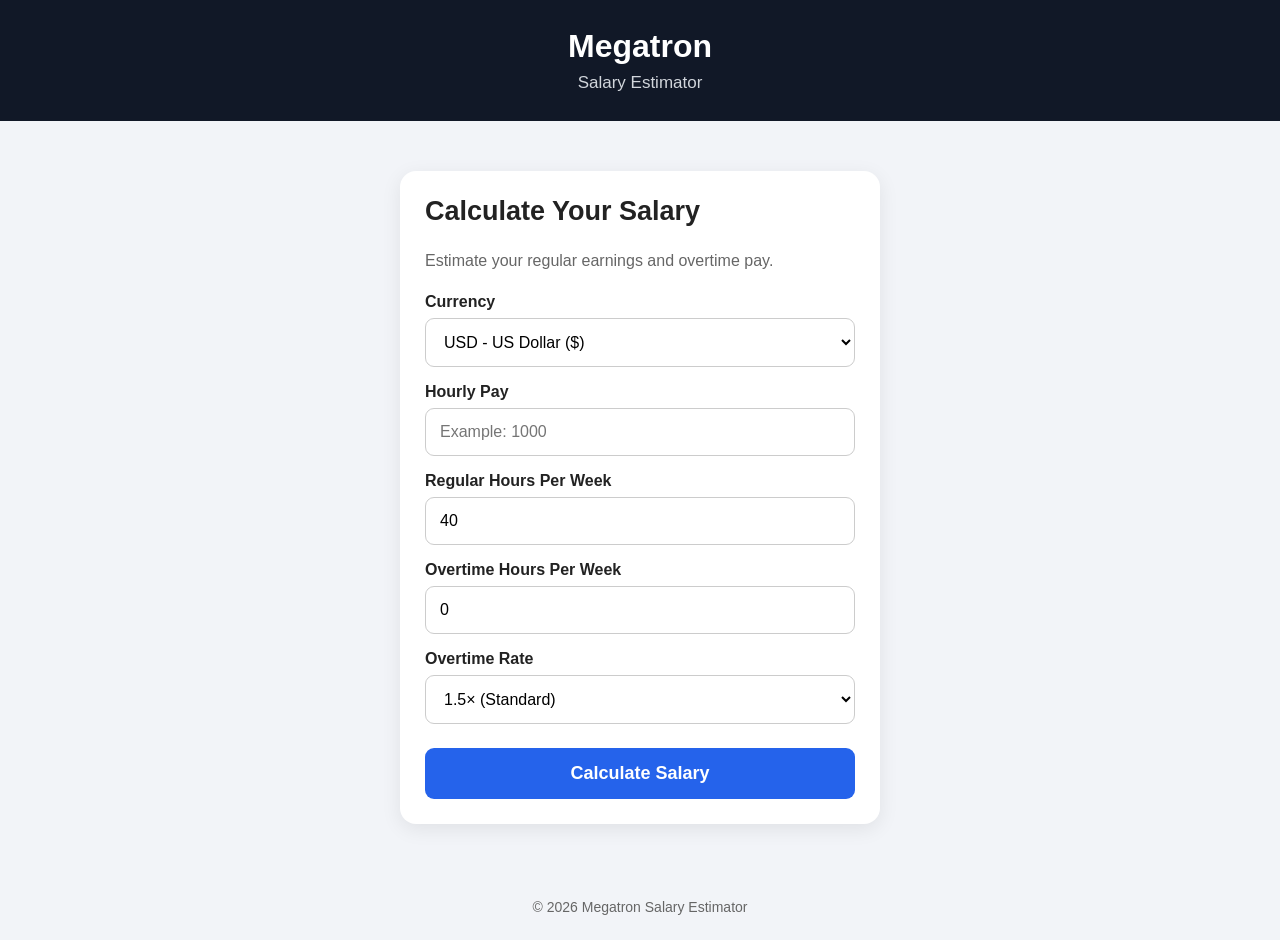
==== index.html @ 373c6e55 "Enhance salary calculator layout and functionality Updated styles and structure for better layout an" ====
<!DOCTYPE html>
<html lang="en">
<head>
    <meta charset="UTF-8">
    <meta name="viewport" content="width=device-width, initial-scale=1.0">

    <title>Megatron Salary Estimator</title>

    <style>
        * {
            box-sizing: border-box;
        }

        body {
            margin: 0;
            font-family: Arial, sans-serif;
            background: #f2f4f8;
            color: #222;
        }

        header {
            background: #111827;
            color: white;
            text-align: center;
            padding: 28px 15px;
        }

        header h1 {
            margin: 0;
            font-size: 32px;
        }

        header p {
            margin: 8px 0 0;
            color: #d1d5db;
            font-size: 17px;
        }

        .container {
            max-width: 520px;
            margin: 30px auto;
            padding: 20px;
        }

        .calculator {
            background: white;
            padding: 25px;
            border-radius: 16px;
            box-shadow: 0 5px 20px rgba(0,0,0,0.08);
        }

        h2 {
            margin-top: 0;
            font-size: 27px;
        }

        .description {
            color: #666;
            line-height: 1.5;
            margin-bottom: 20px;
        }

        label {
            display: block;
            margin-top: 16px;
            margin-bottom: 7px;
            font-weight: bold;
        }

        select,
        input {
            width: 100%;
            padding: 14px;
            border: 1px solid #ccc;
            border-radius: 9px;
            font-size: 16px;
            background: white;
        }

        button {
            width: 100%;
            margin-top: 24px;
            padding: 15px;
            border: none;
            border-radius: 9px;
            background: #2563eb;
            color: white;
            font-size: 18px;
            font-weight: bold;
            cursor: pointer;
        }

        button:active {
            transform: scale(0.98);
        }

        #results {
            display: none;
            margin-top: 25px;
            background: #f3f4f6;
            padding: 18px;
            border-radius: 12px;
        }

        .result {
            display: flex;
            justify-content: space-between;
            gap: 15px;
            padding: 12px 0;
            border-bottom: 1px solid #ddd;
        }

        .result:last-child {
            border-bottom: none;
        }

        .amount {
            font-weight: bold;
            text-align: right;
        }

        .total {
            font-size: 19px;
            font-weight: bold;
        }

        .section-title {
            margin-top: 25px;
            margin-bottom: 5px;
            font-size: 18px;
            font-weight: bold;
        }

        footer {
            text-align: center;
            padding: 25px;
            color: #666;
            font-size: 14px;
        }
    </style>
</head>

<body>

<header>
    <h1>Megatron</h1>
    <p>Salary Estimator</p>
</header>

<div class="container">

    <div class="calculator">

        <h2>Calculate Your Salary</h2>

        <p class="description">
            Estimate your regular earnings and overtime pay.
        </p>

        <label for="currency">Currency</label>

        <select id="currency">
            <option value="$">USD - US Dollar ($)</option>
            <option value="KSh">KES - Kenyan Shilling (KSh)</option>
            <option value="£">GBP - British Pound (£)</option>
            <option value="€">EUR - Euro (€)</option>
            <option value="C$">CAD - Canadian Dollar (C$)</option>
            <option value="A$">AUD - Australian Dollar (A$)</option>
            <option value="R">ZAR - South African Rand (R)</option>
            <option value="₦">NGN - Nigerian Naira (₦)</option>
        </select>


        <label for="hourly">Hourly Pay</label>

        <input
            type="number"
            id="hourly"
            placeholder="Example: 1000"
            min="0"
            step="0.01"
        >


        <label for="hours">Regular Hours Per Week</label>

        <input
            type="number"
            id="hours"
            placeholder="Example: 40"
            min="0"
            step="0.1"
            value="40"
        >


        <label for="overtime">Overtime Hours Per Week</label>

        <input
            type="number"
            id="overtime"
            placeholder="Example: 5"
            min="0"
            step="0.1"
            value="0"
        >


        <label for="overtimeRate">Overtime Rate</label>

        <select id="overtimeRate">
            <option value="1.5">1.5× (Standard)</option>
            <option value="2">2×</option>
            <option value="2.5">2.5×</option>
            <option value="3">3×</option>
        </select>


        <button onclick="calculateSalary()">
            Calculate Salary
        </button>


        <div id="results">

            <div class="section-title">
                Regular Pay
            </div>

            <div class="result">
                <span>Hourly:</span>
                <span class="amount" id="hourlyResult"></span>
            </div>

            <div class="result">
                <span>Regular Weekly:</span>
                <span class="amount" id="regularWeeklyResult"></span>
            </div>


            <div class="section-title">
                Overtime
            </div>

            <div class="result">
                <span>Overtime Rate:</span>
                <span class="amount" id="rateResult"></span>
            </div>

            <div class="result">
                <span>Overtime Weekly:</span>
                <span class="amount" id="overtimeResult"></span>
            </div>


            <div class="section-title">
                Total Estimated Earnings
            </div>

            <div class="result total">
                <span>Weekly:</span>
                <span class="amount" id="weeklyResult"></span>
            </div>

            <div class="result total">
                <span>Monthly:</span>
                <span class="amount" id="monthlyResult"></span>
            </div>

            <div class="result total">
                <span>Yearly:</span>
                <span class="amount" id="yearlyResult"></span>
            </div>

        </div>

    </div>

</div>


<footer>
    © 2026 Megatron Salary Estimator
</footer>


<script>

function calculateSalary() {

    const hourly = parseFloat(
        document.getElementById("hourly").value
    );

    const hours = parseFloat(
        document.getElementById("hours").value
    );

    const overtime = parseFloat(
        document.getElementById("overtime").value
    );

    const overtimeRate = parseFloat(
        document.getElementById("overtimeRate").value
    );

    const currency =
        document.getElementById("currency").value;


    if (isNaN(hourly) || hourly < 0) {

        alert("Please enter your hourly pay.");

        return;
    }


    if (isNaN(hours) || hours < 0) {

        alert("Please enter your regular hours per week.");

        return;
    }


    if (isNaN(overtime) || overtime < 0) {

        alert("Please enter your overtime hours.");

        return;
    }


    const regularWeekly = hourly * hours;

    const overtimeHourly = hourly * overtimeRate;

    const overtimeWeekly = overtimeHourly * overtime;

    const totalWeekly = regularWeekly + overtimeWeekly;

    const monthly = totalWeekly * 52 / 12;

    const yearly = totalWeekly * 52;


    document.getElementById("hourlyResult").textContent =
        currency + " " + hourly.toFixed(2);

    document.getElementById("regularWeeklyResult").textContent =
        currency + " " + regularWeekly.toFixed(2);

    document.getElementById("rateResult").textContent =
        overtimeRate.toFixed(1) + "×";

    document.getElementById("overtimeResult").textContent =
        currency + " " + overtimeWeekly.toFixed(2);

    document.getElementById("weeklyResult").textContent =
        currency + " " + totalWeekly.toFixed(2);

    document.getElementById("monthlyResult").textContent =
        currency + " " + monthly.toFixed(2);

    document.getElementById("yearlyResult").textContent =
        currency + " " + yearly.toFixed(2);


    document.getElementById("results").style.display = "block";
}

</script>

</body>
 </html>
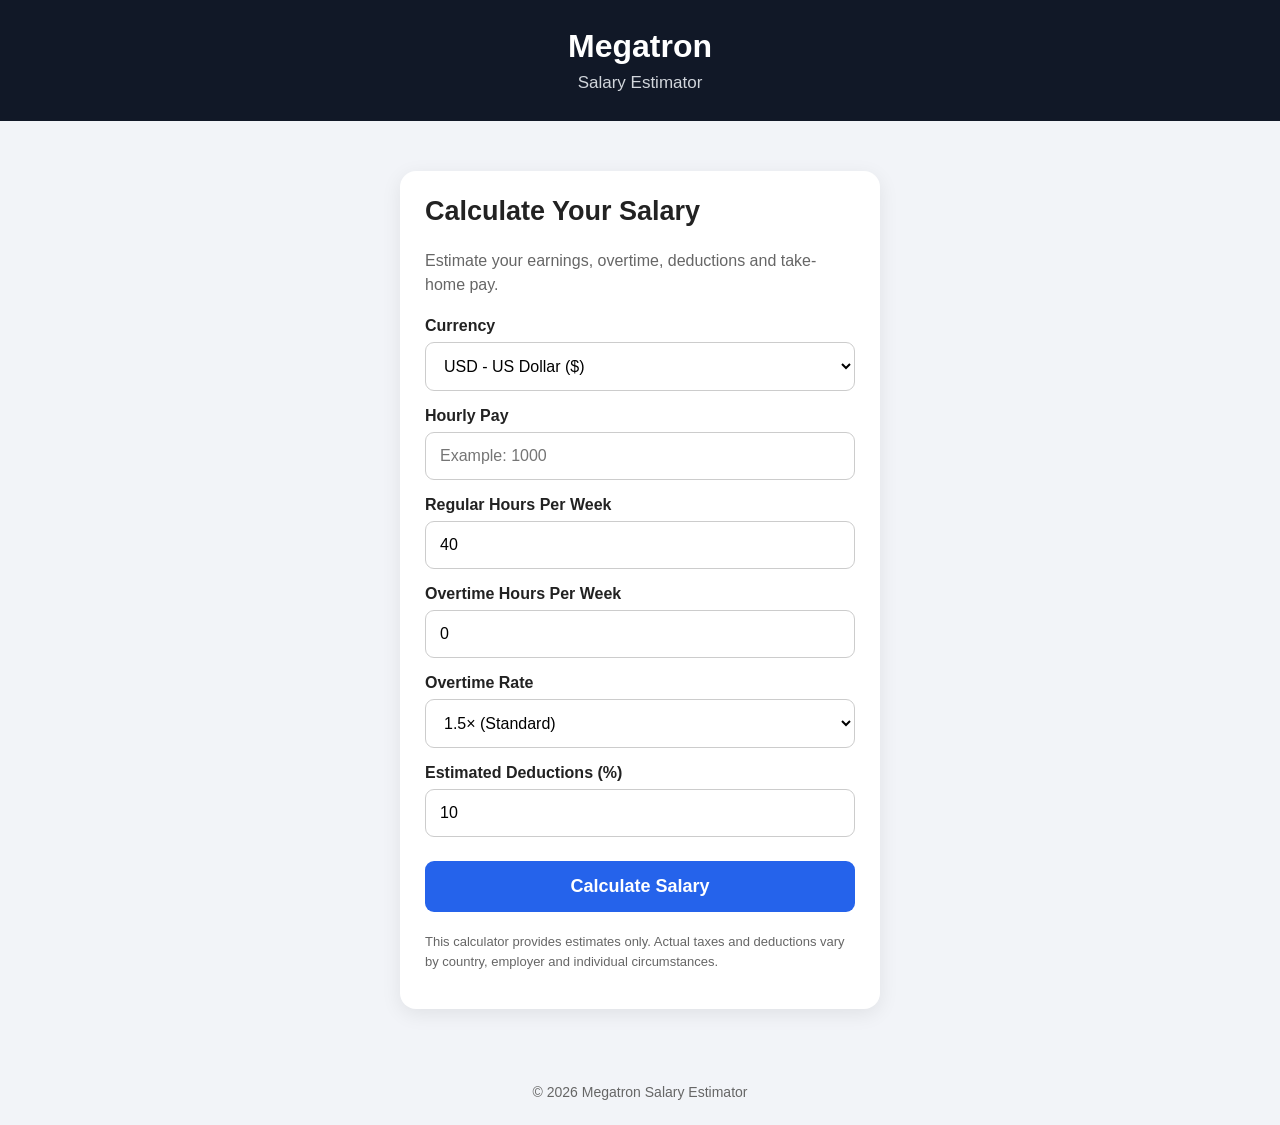
==== commit 22bc30c4: "Enhance salary calculator with deductions and titles Updated salary calculator to include estimated " ====
--- a/index.html
+++ b/index.html
@@ -102,6 +102,17 @@
             border-radius: 12px;
         }
 
+        .section-title {
+            margin-top: 20px;
+            margin-bottom: 5px;
+            font-size: 18px;
+            font-weight: bold;
+        }
+
+        .section-title:first-child {
+            margin-top: 0;
+        }
+
         .result {
             display: flex;
             justify-content: space-between;
@@ -124,11 +135,16 @@
             font-weight: bold;
         }
 
-        .section-title {
-            margin-top: 25px;
-            margin-bottom: 5px;
-            font-size: 18px;
-            font-weight: bold;
+        .net {
+            font-size: 20px;
+            font-weight: bold;
+        }
+
+        .note {
+            margin-top: 20px;
+            font-size: 13px;
+            color: #666;
+            line-height: 1.5;
         }
 
         footer {
@@ -154,8 +170,9 @@
         <h2>Calculate Your Salary</h2>
 
         <p class="description">
-            Estimate your regular earnings and overtime pay.
+            Estimate your earnings, overtime, deductions and take-home pay.
         </p>
+
 
         <label for="currency">Currency</label>
 
@@ -216,6 +233,19 @@
         </select>
 
 
+        <label for="deduction">Estimated Deductions (%)</label>
+
+        <input
+            type="number"
+            id="deduction"
+            placeholder="Example: 10"
+            min="0"
+            max="100"
+            step="0.1"
+            value="10"
+        >
+
+
         <button onclick="calculateSalary()">
             Calculate Salary
         </button>
@@ -224,7 +254,7 @@
         <div id="results">
 
             <div class="section-title">
-                Regular Pay
+                Earnings
             </div>
 
             <div class="result">
@@ -237,42 +267,78 @@
                 <span class="amount" id="regularWeeklyResult"></span>
             </div>
 
-
-            <div class="section-title">
-                Overtime
-            </div>
-
-            <div class="result">
-                <span>Overtime Rate:</span>
-                <span class="amount" id="rateResult"></span>
-            </div>
-
             <div class="result">
                 <span>Overtime Weekly:</span>
                 <span class="amount" id="overtimeResult"></span>
             </div>
 
+            <div class="result total">
+                <span>Gross Weekly:</span>
+                <span class="amount" id="weeklyResult"></span>
+            </div>
+
+            <div class="result total">
+                <span>Gross Monthly:</span>
+                <span class="amount" id="monthlyResult"></span>
+            </div>
+
+            <div class="result total">
+                <span>Gross Yearly:</span>
+                <span class="amount" id="yearlyResult"></span>
+            </div>
+
 
             <div class="section-title">
-                Total Estimated Earnings
-            </div>
-
-            <div class="result total">
+                Deductions
+            </div>
+
+            <div class="result">
+                <span>Deduction Rate:</span>
+                <span class="amount" id="deductionRateResult"></span>
+            </div>
+
+            <div class="result">
+                <span>Weekly Deduction:</span>
+                <span class="amount" id="weeklyDeductionResult"></span>
+            </div>
+
+            <div class="result">
+                <span>Monthly Deduction:</span>
+                <span class="amount" id="monthlyDeductionResult"></span>
+            </div>
+
+            <div class="result">
+                <span>Yearly Deduction:</span>
+                <span class="amount" id="yearlyDeductionResult"></span>
+            </div>
+
+
+            <div class="section-title">
+                Estimated Take-Home Pay
+            </div>
+
+            <div class="result net">
                 <span>Weekly:</span>
-                <span class="amount" id="weeklyResult"></span>
-            </div>
-
-            <div class="result total">
+                <span class="amount" id="weeklyNetResult"></span>
+            </div>
+
+            <div class="result net">
                 <span>Monthly:</span>
-                <span class="amount" id="monthlyResult"></span>
-            </div>
-
-            <div class="result total">
+                <span class="amount" id="monthlyNetResult"></span>
+            </div>
+
+            <div class="result net">
                 <span>Yearly:</span>
-                <span class="amount" id="yearlyResult"></span>
+                <span class="amount" id="yearlyNetResult"></span>
             </div>
 
         </div>
+
+
+        <p class="note">
+            This calculator provides estimates only. Actual taxes and deductions
+            vary by country, employer and individual circumstances.
+        </p>
 
     </div>
 
@@ -304,45 +370,75 @@
         document.getElementById("overtimeRate").value
     );
 
+    const deduction = parseFloat(
+        document.getElementById("deduction").value
+    );
+
     const currency =
         document.getElementById("currency").value;
 
 
     if (isNaN(hourly) || hourly < 0) {
-
         alert("Please enter your hourly pay.");
-
         return;
     }
 
 
     if (isNaN(hours) || hours < 0) {
-
         alert("Please enter your regular hours per week.");
-
         return;
     }
 
 
     if (isNaN(overtime) || overtime < 0) {
-
         alert("Please enter your overtime hours.");
-
         return;
     }
 
 
-    const regularWeekly = hourly * hours;
-
-    const overtimeHourly = hourly * overtimeRate;
-
-    const overtimeWeekly = overtimeHourly * overtime;
-
-    const totalWeekly = regularWeekly + overtimeWeekly;
-
-    const monthly = totalWeekly * 52 / 12;
-
-    const yearly = totalWeekly * 52;
+    if (isNaN(deduction) || deduction < 0 || deduction > 100) {
+        alert("Please enter a deduction percentage between 0 and 100.");
+        return;
+    }
+
+
+    const regularWeekly =
+        hourly * hours;
+
+    const overtimeHourly =
+        hourly * overtimeRate;
+
+    const overtimeWeekly =
+        overtimeHourly * overtime;
+
+    const grossWeekly =
+        regularWeekly + overtimeWeekly;
+
+    const grossMonthly =
+        grossWeekly * 52 / 12;
+
+    const grossYearly =
+        grossWeekly * 52;
+
+
+    const weeklyDeduction =
+        grossWeekly * deduction / 100;
+
+    const monthlyDeduction =
+        grossMonthly * deduction / 100;
+
+    const yearlyDeduction =
+        grossYearly * deduction / 100;
+
+
+    const weeklyNet =
+        grossWeekly - weeklyDeduction;
+
+    const monthlyNet =
+        grossMonthly - monthlyDeduction;
+
+    const yearlyNet =
+        grossYearly - yearlyDeduction;
 
 
     document.getElementById("hourlyResult").textContent =
@@ -351,20 +447,40 @@
     document.getElementById("regularWeeklyResult").textContent =
         currency + " " + regularWeekly.toFixed(2);
 
-    document.getElementById("rateResult").textContent =
-        overtimeRate.toFixed(1) + "×";
-
     document.getElementById("overtimeResult").textContent =
         currency + " " + overtimeWeekly.toFixed(2);
 
     document.getElementById("weeklyResult").textContent =
-        currency + " " + totalWeekly.toFixed(2);
+        currency + " " + grossWeekly.toFixed(2);
 
     document.getElementById("monthlyResult").textContent =
-        currency + " " + monthly.toFixed(2);
+        currency + " " + grossMonthly.toFixed(2);
 
     document.getElementById("yearlyResult").textContent =
-        currency + " " + yearly.toFixed(2);
+        currency + " " + grossYearly.toFixed(2);
+
+
+    document.getElementById("deductionRateResult").textContent =
+        deduction.toFixed(1) + "%";
+
+    document.getElementById("weeklyDeductionResult").textContent =
+        currency + " " + weeklyDeduction.toFixed(2);
+
+    document.getElementById("monthlyDeductionResult").textContent =
+        currency + " " + monthlyDeduction.toFixed(2);
+
+    document.getElementById("yearlyDeductionResult").textContent =
+        currency + " " + yearlyDeduction.toFixed(2);
+
+
+    document.getElementById("weeklyNetResult").textContent =
+        currency + " " + weeklyNet.toFixed(2);
+
+    document.getElementById("monthlyNetResult").textContent =
+        currency + " " + monthlyNet.toFixed(2);
+
+    document.getElementById("yearlyNetResult").textContent =
+        currency + " " + yearlyNet.toFixed(2);
 
 
     document.getElementById("results").style.display = "block";
@@ -373,4 +489,4 @@
 </script>
 
 </body>
- </html>
+                                                           </html>
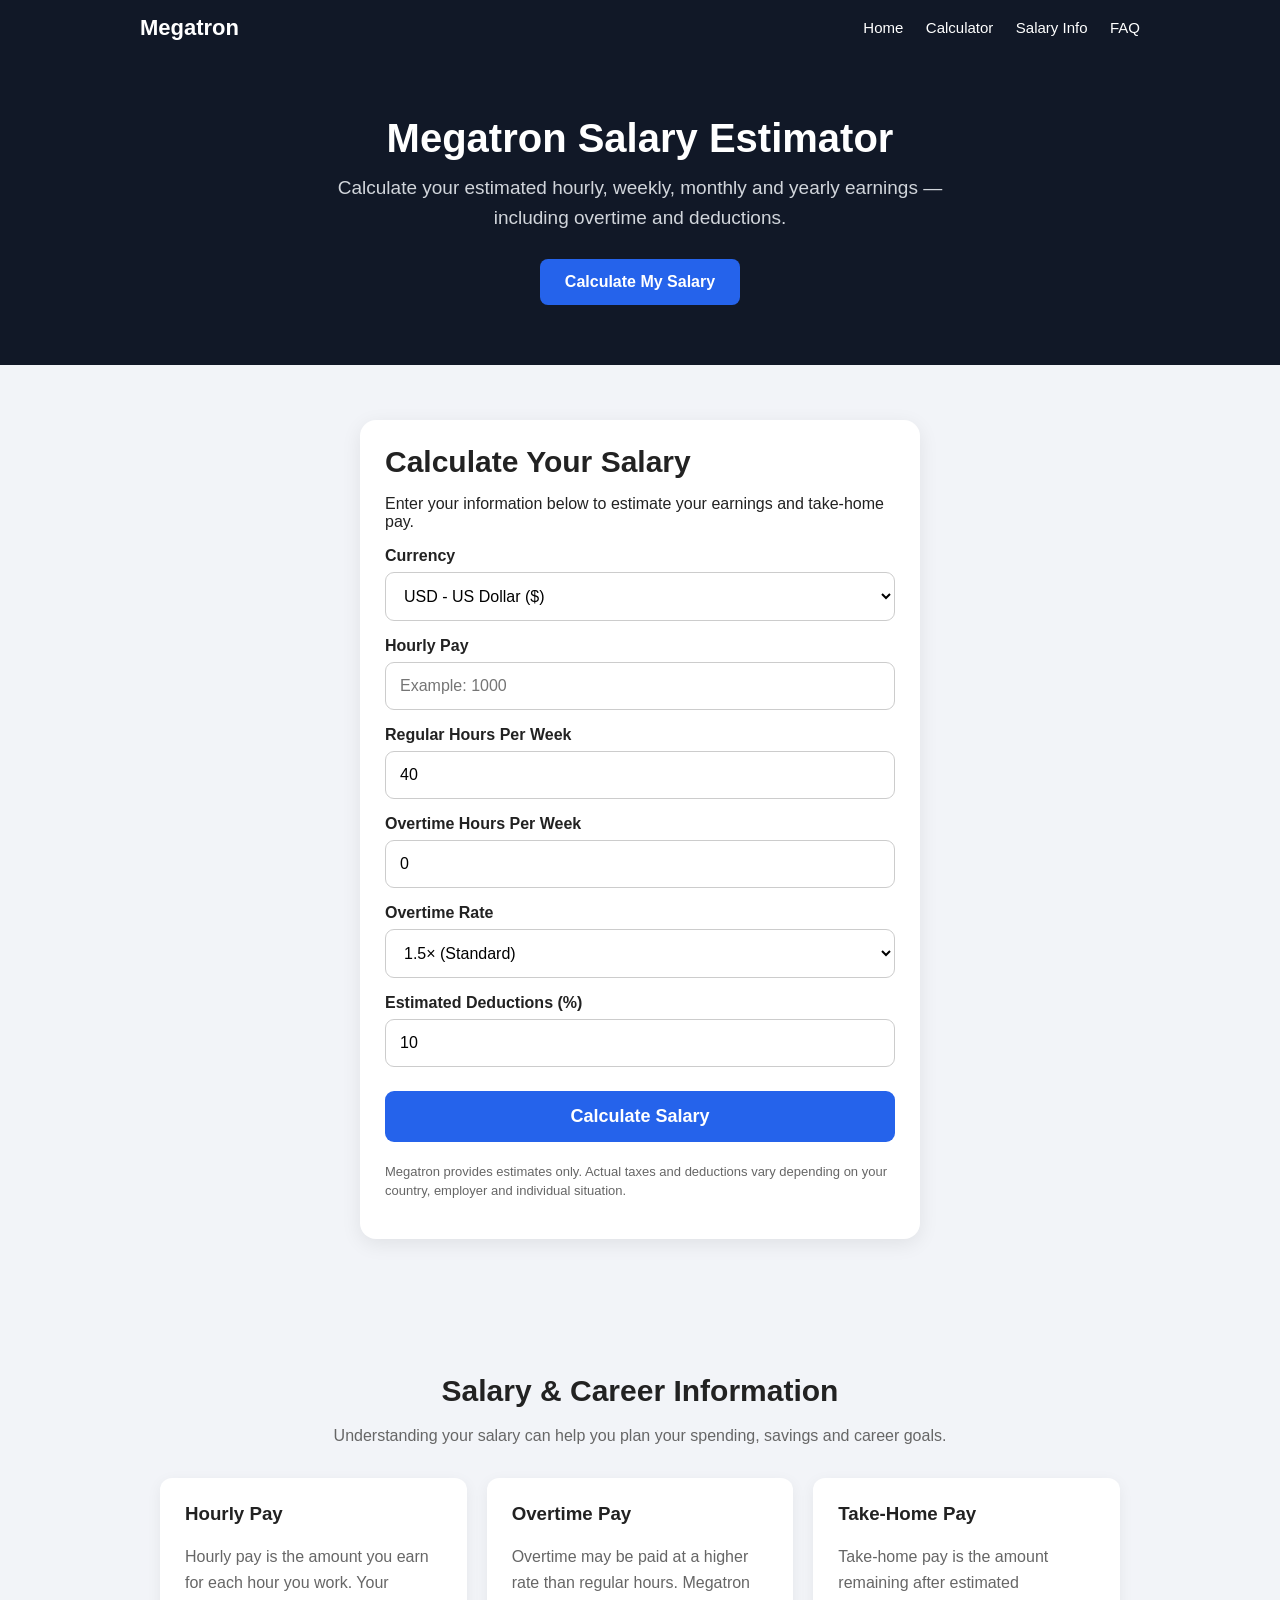
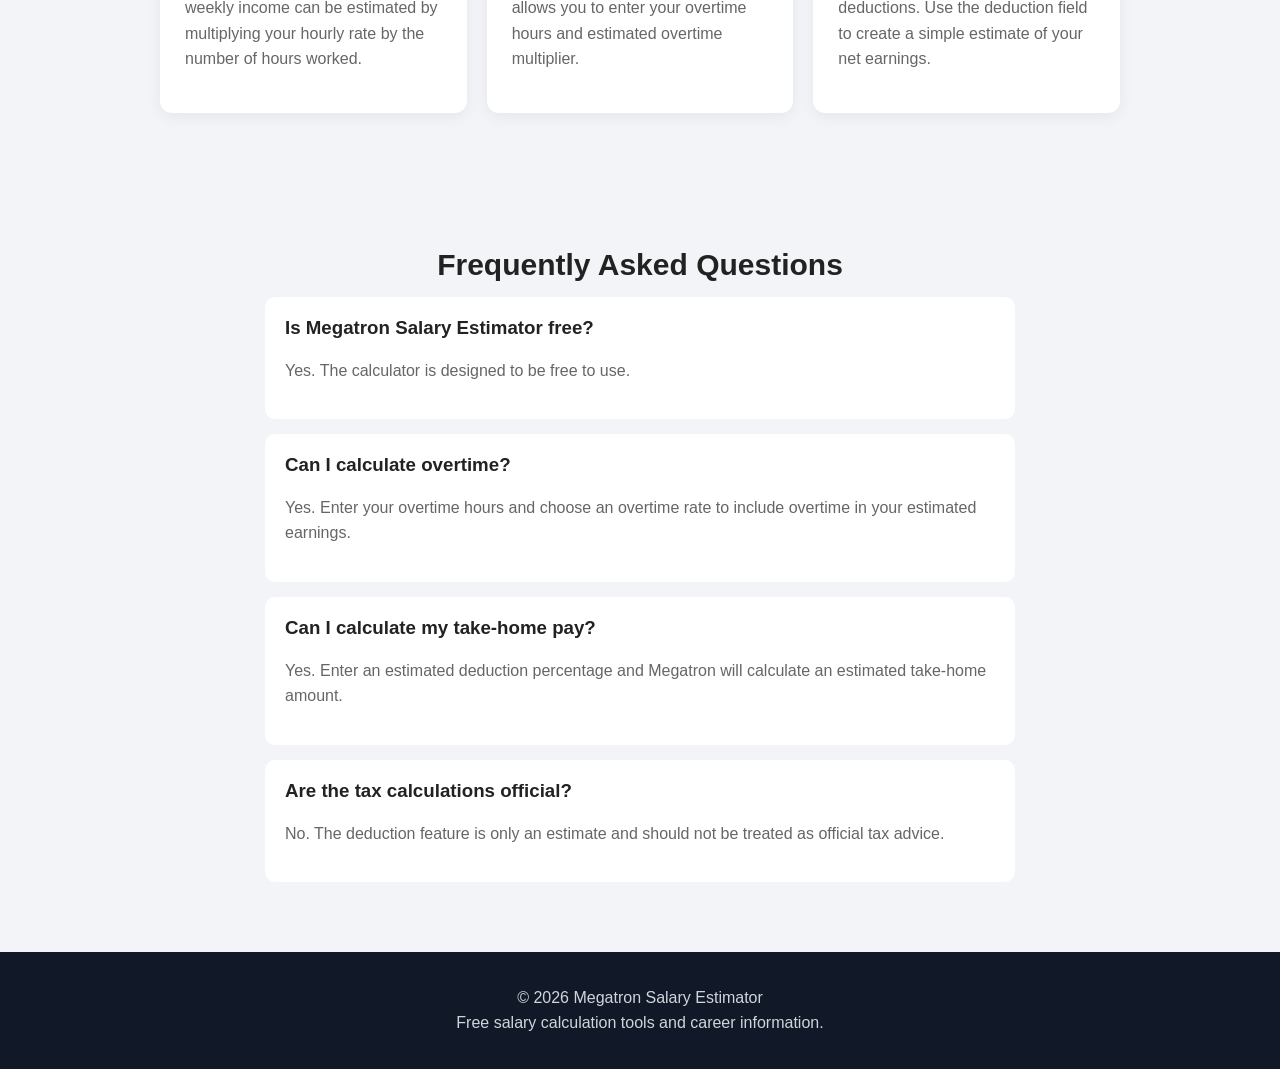
==== commit dad57d70: "Enhance SEO, layout, and calculator functionality Added meta tags for SEO and updated title. Improve" ====
--- a/index.html
+++ b/index.html
@@ -2,13 +2,23 @@
 <html lang="en">
 <head>
     <meta charset="UTF-8">
-    <meta name="viewport" content="width=device-width, initial-scale=1.0">
-
-    <title>Megatron Salary Estimator</title>
+
+    <meta name="viewport"
+          content="width=device-width, initial-scale=1.0">
+
+    <meta name="description"
+          content="Megatron Salary Estimator is a free online salary calculator for estimating hourly, weekly, monthly and yearly earnings, overtime and take-home pay.">
+
+    <meta name="keywords"
+          content="salary calculator, salary estimator, hourly pay calculator, overtime calculator, take home pay calculator, Kenya salary calculator">
+
+    <title>Megatron Salary Estimator | Free Salary Calculator</title>
 
     <style>
+
         * {
             box-sizing: border-box;
+            scroll-behavior: smooth;
         }
 
         body {
@@ -18,46 +28,113 @@
             color: #222;
         }
 
-        header {
+        /* NAVIGATION */
+
+        nav {
+            background: #111827;
+            padding: 15px 20px;
+            position: sticky;
+            top: 0;
+            z-index: 1000;
+        }
+
+        .nav-container {
+            max-width: 1000px;
+            margin: auto;
+            display: flex;
+            justify-content: space-between;
+            align-items: center;
+        }
+
+        .logo {
+            color: white;
+            font-size: 22px;
+            font-weight: bold;
+        }
+
+        nav a {
+            color: white;
+            text-decoration: none;
+            margin-left: 18px;
+            font-size: 15px;
+        }
+
+        nav a:hover {
+            text-decoration: underline;
+        }
+
+
+        /* HERO */
+
+        .hero {
             background: #111827;
             color: white;
             text-align: center;
-            padding: 28px 15px;
-        }
-
-        header h1 {
-            margin: 0;
-            font-size: 32px;
-        }
-
-        header p {
-            margin: 8px 0 0;
+            padding: 60px 20px;
+        }
+
+        .hero h1 {
+            font-size: 40px;
+            margin: 0 0 12px;
+        }
+
+        .hero p {
+            font-size: 19px;
             color: #d1d5db;
-            font-size: 17px;
-        }
-
-        .container {
-            max-width: 520px;
-            margin: 30px auto;
-            padding: 20px;
-        }
+            max-width: 650px;
+            margin: auto;
+            line-height: 1.6;
+        }
+
+        .hero-button {
+            display: inline-block;
+            margin-top: 25px;
+            padding: 14px 25px;
+            background: #2563eb;
+            color: white;
+            text-decoration: none;
+            border-radius: 8px;
+            font-weight: bold;
+        }
+
+
+        /* GENERAL SECTIONS */
+
+        section {
+            max-width: 1000px;
+            margin: auto;
+            padding: 55px 20px;
+        }
+
+        section h2 {
+            text-align: center;
+            font-size: 30px;
+            margin-bottom: 15px;
+        }
+
+        .section-text {
+            text-align: center;
+            max-width: 700px;
+            margin: 0 auto 30px;
+            color: #666;
+            line-height: 1.6;
+        }
+
+
+        /* CALCULATOR */
 
         .calculator {
+            max-width: 560px;
+            margin: auto;
             background: white;
             padding: 25px;
             border-radius: 16px;
             box-shadow: 0 5px 20px rgba(0,0,0,0.08);
         }
 
-        h2 {
+        .calculator h2 {
+            text-align: left;
             margin-top: 0;
-            font-size: 27px;
-        }
-
-        .description {
-            color: #666;
-            line-height: 1.5;
-            margin-bottom: 20px;
         }
 
         label {
@@ -90,8 +167,8 @@
             cursor: pointer;
         }
 
-        button:active {
-            transform: scale(0.98);
+        button:hover {
+            background: #1d4ed8;
         }
 
         #results {
@@ -140,6 +217,54 @@
             font-weight: bold;
         }
 
+
+        /* INFO CARDS */
+
+        .cards {
+            display: grid;
+            grid-template-columns: repeat(3, 1fr);
+            gap: 20px;
+        }
+
+        .card {
+            background: white;
+            padding: 25px;
+            border-radius: 12px;
+            box-shadow: 0 4px 15px rgba(0,0,0,0.06);
+        }
+
+        .card h3 {
+            margin-top: 0;
+        }
+
+        .card p {
+            color: #666;
+            line-height: 1.6;
+        }
+
+
+        /* FAQ */
+
+        .faq {
+            background: white;
+            padding: 20px;
+            margin: 15px auto;
+            max-width: 750px;
+            border-radius: 10px;
+        }
+
+        .faq h3 {
+            margin-top: 0;
+        }
+
+        .faq p {
+            color: #666;
+            line-height: 1.6;
+        }
+
+
+        /* NOTE */
+
         .note {
             margin-top: 20px;
             font-size: 13px;
@@ -147,48 +272,157 @@
             line-height: 1.5;
         }
 
+
+        /* FOOTER */
+
         footer {
+            background: #111827;
+            color: #d1d5db;
             text-align: center;
-            padding: 25px;
-            color: #666;
-            font-size: 14px;
-        }
+            padding: 30px 20px;
+        }
+
+        footer p {
+            margin: 7px;
+        }
+
+
+        /* MOBILE */
+
+        @media (max-width: 700px) {
+
+            .nav-container {
+                flex-direction: column;
+                gap: 10px;
+            }
+
+            nav a {
+                margin: 0 7px;
+                font-size: 14px;
+            }
+
+            .hero h1 {
+                font-size: 32px;
+            }
+
+            .hero p {
+                font-size: 17px;
+            }
+
+            .cards {
+                grid-template-columns: 1fr;
+            }
+
+            section {
+                padding: 40px 15px;
+            }
+
+        }
+
     </style>
 </head>
 
 <body>
 
-<header>
-    <h1>Megatron</h1>
-    <p>Salary Estimator</p>
+
+<!-- NAVIGATION -->
+
+<nav>
+
+    <div class="nav-container">
+
+        <div class="logo">
+            Megatron
+        </div>
+
+        <div>
+            <a href="#home">Home</a>
+            <a href="#calculator">Calculator</a>
+            <a href="#info">Salary Info</a>
+            <a href="#faq">FAQ</a>
+        </div>
+
+    </div>
+
+</nav>
+
+
+<!-- HOME -->
+
+<header class="hero" id="home">
+
+    <h1>Megatron Salary Estimator</h1>
+
+    <p>
+        Calculate your estimated hourly, weekly, monthly and yearly
+        earnings — including overtime and deductions.
+    </p>
+
+    <a class="hero-button" href="#calculator">
+        Calculate My Salary
+    </a>
+
 </header>
 
-<div class="container">
+
+<!-- CALCULATOR -->
+
+<section id="calculator">
 
     <div class="calculator">
 
         <h2>Calculate Your Salary</h2>
 
-        <p class="description">
-            Estimate your earnings, overtime, deductions and take-home pay.
+        <p>
+            Enter your information below to estimate your earnings
+            and take-home pay.
         </p>
 
 
-        <label for="currency">Currency</label>
+        <label for="currency">
+            Currency
+        </label>
 
         <select id="currency">
-            <option value="$">USD - US Dollar ($)</option>
-            <option value="KSh">KES - Kenyan Shilling (KSh)</option>
-            <option value="£">GBP - British Pound (£)</option>
-            <option value="€">EUR - Euro (€)</option>
-            <option value="C$">CAD - Canadian Dollar (C$)</option>
-            <option value="A$">AUD - Australian Dollar (A$)</option>
-            <option value="R">ZAR - South African Rand (R)</option>
-            <option value="₦">NGN - Nigerian Naira (₦)</option>
+
+            <option value="$">
+                USD - US Dollar ($)
+            </option>
+
+            <option value="KSh">
+                KES - Kenyan Shilling (KSh)
+            </option>
+
+            <option value="£">
+                GBP - British Pound (£)
+            </option>
+
+            <option value="€">
+                EUR - Euro (€)
+            </option>
+
+            <option value="C$">
+                CAD - Canadian Dollar (C$)
+            </option>
+
+            <option value="A$">
+                AUD - Australian Dollar (A$)
+            </option>
+
+            <option value="R">
+                ZAR - South African Rand (R)
+            </option>
+
+            <option value="₦">
+                NGN - Nigerian Naira (₦)
+            </option>
+
         </select>
 
 
-        <label for="hourly">Hourly Pay</label>
+        <label for="hourly">
+            Hourly Pay
+        </label>
 
         <input
             type="number"
@@ -199,50 +433,68 @@
         >
 
 
-        <label for="hours">Regular Hours Per Week</label>
+        <label for="hours">
+            Regular Hours Per Week
+        </label>
 
         <input
             type="number"
             id="hours"
-            placeholder="Example: 40"
+            value="40"
             min="0"
             step="0.1"
-            value="40"
         >
 
 
-        <label for="overtime">Overtime Hours Per Week</label>
+        <label for="overtime">
+            Overtime Hours Per Week
+        </label>
 
         <input
             type="number"
             id="overtime"
-            placeholder="Example: 5"
+            value="0"
             min="0"
             step="0.1"
-            value="0"
         >
 
 
-        <label for="overtimeRate">Overtime Rate</label>
+        <label for="overtimeRate">
+            Overtime Rate
+        </label>
 
         <select id="overtimeRate">
-            <option value="1.5">1.5× (Standard)</option>
-            <option value="2">2×</option>
-            <option value="2.5">2.5×</option>
-            <option value="3">3×</option>
+
+            <option value="1.5">
+                1.5× (Standard)
+            </option>
+
+            <option value="2">
+                2×
+            </option>
+
+            <option value="2.5">
+                2.5×
+            </option>
+
+            <option value="3">
+                3×
+            </option>
+
         </select>
 
 
-        <label for="deduction">Estimated Deductions (%)</label>
+        <label for="deduction">
+            Estimated Deductions (%)
+        </label>
 
         <input
             type="number"
             id="deduction"
-            placeholder="Example: 10"
+            value="10"
             min="0"
             max="100"
             step="0.1"
-            value="10"
         >
 
 
@@ -251,6 +503,8 @@
         </button>
 
 
+        <!-- RESULTS -->
+
         <div id="results">
 
             <div class="section-title">
@@ -334,70 +588,203 @@
 
         </div>
 
-
         <p class="note">
-            This calculator provides estimates only. Actual taxes and deductions
-            vary by country, employer and individual circumstances.
+            Megatron provides estimates only. Actual taxes and deductions
+            vary depending on your country, employer and individual situation.
         </p>
 
     </div>
 
-</div>
-
+</section>
+
+
+<!-- SALARY INFORMATION -->
+
+<section id="info">
+
+    <h2>Salary & Career Information</h2>
+
+    <p class="section-text">
+        Understanding your salary can help you plan your spending,
+        savings and career goals.
+    </p>
+
+
+    <div class="cards">
+
+        <div class="card">
+
+            <h3>Hourly Pay</h3>
+
+            <p>
+                Hourly pay is the amount you earn for each hour you work.
+                Your weekly income can be estimated by multiplying your
+                hourly rate by the number of hours worked.
+            </p>
+
+        </div>
+
+
+        <div class="card">
+
+            <h3>Overtime Pay</h3>
+
+            <p>
+                Overtime may be paid at a higher rate than regular hours.
+                Megatron allows you to enter your overtime hours and
+                estimated overtime multiplier.
+            </p>
+
+        </div>
+
+
+        <div class="card">
+
+            <h3>Take-Home Pay</h3>
+
+            <p>
+                Take-home pay is the amount remaining after estimated
+                deductions. Use the deduction field to create a simple
+                estimate of your net earnings.
+            </p>
+
+        </div>
+
+    </div>
+
+</section>
+
+
+<!-- FAQ -->
+
+<section id="faq">
+
+    <h2>Frequently Asked Questions</h2>
+
+
+    <div class="faq">
+
+        <h3>Is Megatron Salary Estimator free?</h3>
+
+        <p>
+            Yes. The calculator is designed to be free to use.
+        </p>
+
+    </div>
+
+
+    <div class="faq">
+
+        <h3>Can I calculate overtime?</h3>
+
+        <p>
+            Yes. Enter your overtime hours and choose an overtime rate
+            to include overtime in your estimated earnings.
+        </p>
+
+    </div>
+
+
+    <div class="faq">
+
+        <h3>Can I calculate my take-home pay?</h3>
+
+        <p>
+            Yes. Enter an estimated deduction percentage and Megatron
+            will calculate an estimated take-home amount.
+        </p>
+
+    </div>
+
+
+    <div class="faq">
+
+        <h3>Are the tax calculations official?</h3>
+
+        <p>
+            No. The deduction feature is only an estimate and should not
+            be treated as official tax advice.
+        </p>
+
+    </div>
+
+</section>
+
+
+<!-- FOOTER -->
 
 <footer>
-    © 2026 Megatron Salary Estimator
+
+    <p>
+        © 2026 Megatron Salary Estimator
+    </p>
+
+    <p>
+        Free salary calculation tools and career information.
+    </p>
+
 </footer>
 
 
+<!-- CALCULATOR SCRIPT -->
+
 <script>
 
 function calculateSalary() {
 
-    const hourly = parseFloat(
-        document.getElementById("hourly").value
-    );
-
-    const hours = parseFloat(
-        document.getElementById("hours").value
-    );
-
-    const overtime = parseFloat(
-        document.getElementById("overtime").value
-    );
-
-    const overtimeRate = parseFloat(
-        document.getElementById("overtimeRate").value
-    );
-
-    const deduction = parseFloat(
-        document.getElementById("deduction").value
-    );
+    const hourly =
+        parseFloat(document.getElementById("hourly").value);
+
+    const hours =
+        parseFloat(document.getElementById("hours").value);
+
+    const overtime =
+        parseFloat(document.getElementById("overtime").value);
+
+    const overtimeRate =
+        parseFloat(document.getElementById("overtimeRate").value);
+
+    const deduction =
+        parseFloat(document.getElementById("deduction").value);
 
     const currency =
         document.getElementById("currency").value;
 
 
     if (isNaN(hourly) || hourly < 0) {
+
         alert("Please enter your hourly pay.");
+
         return;
     }
 
 
     if (isNaN(hours) || hours < 0) {
+
         alert("Please enter your regular hours per week.");
+
         return;
     }
 
 
     if (isNaN(overtime) || overtime < 0) {
+
         alert("Please enter your overtime hours.");
+
         return;
     }
 
 
-    if (isNaN(deduction) || deduction < 0 || deduction > 100) {
-        alert("Please enter a deduction percentage between 0 and 100.");
+    if (
+        isNaN(deduction) ||
+        deduction < 0 ||
+        deduction > 100
+    ) {
+
+        alert(
+            "Please enter a deduction percentage between 0 and 100."
+        );
+
         return;
     }
 
@@ -405,18 +792,23 @@
     const regularWeekly =
         hourly * hours;
 
+
     const overtimeHourly =
         hourly * overtimeRate;
 
+
     const overtimeWeekly =
         overtimeHourly * overtime;
 
+
     const grossWeekly =
         regularWeekly + overtimeWeekly;
 
+
     const grossMonthly =
         grossWeekly * 52 / 12;
 
+
     const grossYearly =
         grossWeekly * 52;
 
@@ -424,9 +816,11 @@
     const weeklyDeduction =
         grossWeekly * deduction / 100;
 
+
     const monthlyDeduction =
         grossMonthly * deduction / 100;
 
+
     const yearlyDeduction =
         grossYearly * deduction / 100;
 
@@ -434,9 +828,11 @@
     const weeklyNet =
         grossWeekly - weeklyDeduction;
 
+
     const monthlyNet =
         grossMonthly - monthlyDeduction;
 
+
     const yearlyNet =
         grossYearly - yearlyDeduction;
 
@@ -444,18 +840,23 @@
     document.getElementById("hourlyResult").textContent =
         currency + " " + hourly.toFixed(2);
 
+
     document.getElementById("regularWeeklyResult").textContent =
         currency + " " + regularWeekly.toFixed(2);
 
+
     document.getElementById("overtimeResult").textContent =
         currency + " " + overtimeWeekly.toFixed(2);
 
+
     document.getElementById("weeklyResult").textContent =
         currency + " " + grossWeekly.toFixed(2);
 
+
     document.getElementById("monthlyResult").textContent =
         currency + " " + grossMonthly.toFixed(2);
 
+
     document.getElementById("yearlyResult").textContent =
         currency + " " + grossYearly.toFixed(2);
 
@@ -463,12 +864,15 @@
     document.getElementById("deductionRateResult").textContent =
         deduction.toFixed(1) + "%";
 
+
     document.getElementById("weeklyDeductionResult").textContent =
         currency + " " + weeklyDeduction.toFixed(2);
 
+
     document.getElementById("monthlyDeductionResult").textContent =
         currency + " " + monthlyDeduction.toFixed(2);
 
+
     document.getElementById("yearlyDeductionResult").textContent =
         currency + " " + yearlyDeduction.toFixed(2);
 
@@ -476,17 +880,20 @@
     document.getElementById("weeklyNetResult").textContent =
         currency + " " + weeklyNet.toFixed(2);
 
+
     document.getElementById("monthlyNetResult").textContent =
         currency + " " + monthlyNet.toFixed(2);
 
+
     document.getElementById("yearlyNetResult").textContent =
         currency + " " + yearlyNet.toFixed(2);
 
 
-    document.getElementById("results").style.display = "block";
+    document.getElementById("results").style.display =
+        "block";
 }
 
 </script>
 
 </body>
-                                                           </html>
+ </html>
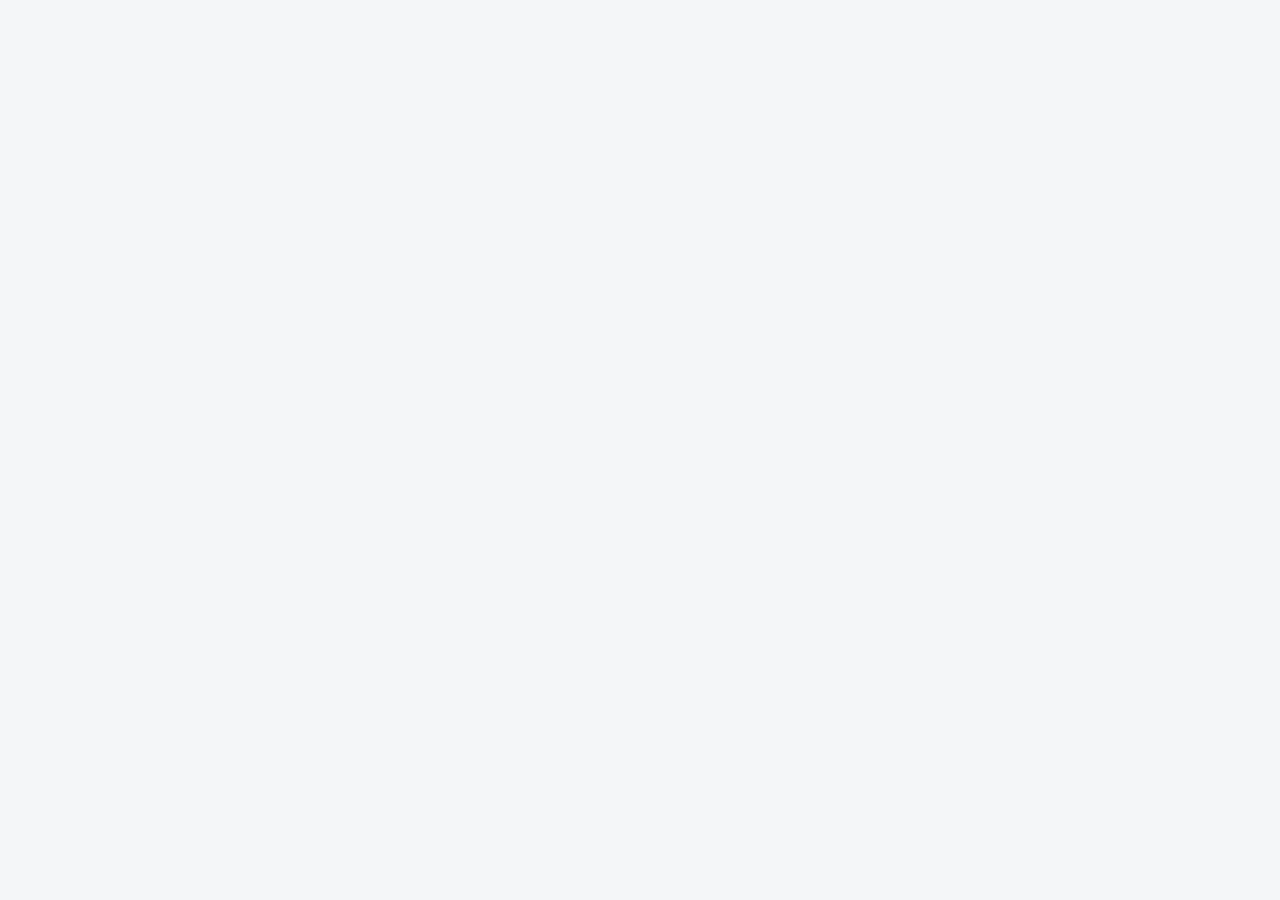
==== commit 9f957bea: "Add initial index.html for salary estimator app" ====
--- a/index.html
+++ b/index.html
@@ -1,899 +1,95 @@
- <!DOCTYPE html>
+<!DOCTYPE html>
 <html lang="en">
 <head>
-    <meta charset="UTF-8">
+<meta charset="UTF-8">
+<meta name="viewport" content="width=device-width, initial-scale=1.0">
 
-    <meta name="viewport"
-          content="width=device-width, initial-scale=1.0">
+<meta name="description" content="Megatron Salary Estimator helps you estimate hourly, weekly, monthly and yearly earnings, including overtime and deductions.">
 
-    <meta name="description"
-          content="Megatron Salary Estimator is a free online salary calculator for estimating hourly, weekly, monthly and yearly earnings, overtime and take-home pay.">
+<title>Megatron Salary Estimator | Free Salary Calculator</title>
 
-    <meta name="keywords"
-          content="salary calculator, salary estimator, hourly pay calculator, overtime calculator, take home pay calculator, Kenya salary calculator">
-
-    <title>Megatron Salary Estimator | Free Salary Calculator</title>
-
-    <style>
-
-        * {
-            box-sizing: border-box;
-            scroll-behavior: smooth;
-        }
-
-        body {
-            margin: 0;
-            font-family: Arial, sans-serif;
-            background: #f2f4f8;
-            color: #222;
-        }
-
-        /* NAVIGATION */
-
-        nav {
-            background: #111827;
-            padding: 15px 20px;
-            position: sticky;
-            top: 0;
-            z-index: 1000;
-        }
-
-        .nav-container {
-            max-width: 1000px;
-            margin: auto;
-            display: flex;
-            justify-content: space-between;
-            align-items: center;
-        }
-
-        .logo {
-            color: white;
-            font-size: 22px;
-            font-weight: bold;
-        }
-
-        nav a {
-            color: white;
-            text-decoration: none;
-            margin-left: 18px;
-            font-size: 15px;
-        }
-
-        nav a:hover {
-            text-decoration: underline;
-        }
-
-
-        /* HERO */
-
-        .hero {
-            background: #111827;
-            color: white;
-            text-align: center;
-            padding: 60px 20px;
-        }
-
-        .hero h1 {
-            font-size: 40px;
-            margin: 0 0 12px;
-        }
-
-        .hero p {
-            font-size: 19px;
-            color: #d1d5db;
-            max-width: 650px;
-            margin: auto;
-            line-height: 1.6;
-        }
-
-        .hero-button {
-            display: inline-block;
-            margin-top: 25px;
-            padding: 14px 25px;
-            background: #2563eb;
-            color: white;
-            text-decoration: none;
-            border-radius: 8px;
-            font-weight: bold;
-        }
-
-
-        /* GENERAL SECTIONS */
-
-        section {
-            max-width: 1000px;
-            margin: auto;
-            padding: 55px 20px;
-        }
-
-        section h2 {
-            text-align: center;
-            font-size: 30px;
-            margin-bottom: 15px;
-        }
-
-        .section-text {
-            text-align: center;
-            max-width: 700px;
-            margin: 0 auto 30px;
-            color: #666;
-            line-height: 1.6;
-        }
-
-
-        /* CALCULATOR */
-
-        .calculator {
-            max-width: 560px;
-            margin: auto;
-            background: white;
-            padding: 25px;
-            border-radius: 16px;
-            box-shadow: 0 5px 20px rgba(0,0,0,0.08);
-        }
-
-        .calculator h2 {
-            text-align: left;
-            margin-top: 0;
-        }
-
-        label {
-            display: block;
-            margin-top: 16px;
-            margin-bottom: 7px;
-            font-weight: bold;
-        }
-
-        select,
-        input {
-            width: 100%;
-            padding: 14px;
-            border: 1px solid #ccc;
-            border-radius: 9px;
-            font-size: 16px;
-            background: white;
-        }
-
-        button {
-            width: 100%;
-            margin-top: 24px;
-            padding: 15px;
-            border: none;
-            border-radius: 9px;
-            background: #2563eb;
-            color: white;
-            font-size: 18px;
-            font-weight: bold;
-            cursor: pointer;
-        }
-
-        button:hover {
-            background: #1d4ed8;
-        }
-
-        #results {
-            display: none;
-            margin-top: 25px;
-            background: #f3f4f6;
-            padding: 18px;
-            border-radius: 12px;
-        }
-
-        .section-title {
-            margin-top: 20px;
-            margin-bottom: 5px;
-            font-size: 18px;
-            font-weight: bold;
-        }
-
-        .section-title:first-child {
-            margin-top: 0;
-        }
-
-        .result {
-            display: flex;
-            justify-content: space-between;
-            gap: 15px;
-            padding: 12px 0;
-            border-bottom: 1px solid #ddd;
-        }
-
-        .result:last-child {
-            border-bottom: none;
-        }
-
-        .amount {
-            font-weight: bold;
-            text-align: right;
-        }
-
-        .total {
-            font-size: 19px;
-            font-weight: bold;
-        }
-
-        .net {
-            font-size: 20px;
-            font-weight: bold;
-        }
-
-
-        /* INFO CARDS */
-
-        .cards {
-            display: grid;
-            grid-template-columns: repeat(3, 1fr);
-            gap: 20px;
-        }
-
-        .card {
-            background: white;
-            padding: 25px;
-            border-radius: 12px;
-            box-shadow: 0 4px 15px rgba(0,0,0,0.06);
-        }
-
-        .card h3 {
-            margin-top: 0;
-        }
-
-        .card p {
-            color: #666;
-            line-height: 1.6;
-        }
-
-
-        /* FAQ */
-
-        .faq {
-            background: white;
-            padding: 20px;
-            margin: 15px auto;
-            max-width: 750px;
-            border-radius: 10px;
-        }
-
-        .faq h3 {
-            margin-top: 0;
-        }
-
-        .faq p {
-            color: #666;
-            line-height: 1.6;
-        }
-
-
-        /* NOTE */
-
-        .note {
-            margin-top: 20px;
-            font-size: 13px;
-            color: #666;
-            line-height: 1.5;
-        }
-
-
-        /* FOOTER */
-
-        footer {
-            background: #111827;
-            color: #d1d5db;
-            text-align: center;
-            padding: 30px 20px;
-        }
-
-        footer p {
-            margin: 7px;
-        }
-
-
-        /* MOBILE */
-
-        @media (max-width: 700px) {
-
-            .nav-container {
-                flex-direction: column;
-                gap: 10px;
-            }
-
-            nav a {
-                margin: 0 7px;
-                font-size: 14px;
-            }
-
-            .hero h1 {
-                font-size: 32px;
-            }
-
-            .hero p {
-                font-size: 17px;
-            }
-
-            .cards {
-                grid-template-columns: 1fr;
-            }
-
-            section {
-                padding: 40px 15px;
-            }
-
-        }
-
-    </style>
-</head>
-
-<body>
-
-
-<!-- NAVIGATION -->
-
-<nav>
-
-    <div class="nav-container">
-
-        <div class="logo">
-            Megatron
-        </div>
-
-        <div>
-            <a href="#home">Home</a>
-            <a href="#calculator">Calculator</a>
-            <a href="#info">Salary Info</a>
-            <a href="#faq">FAQ</a>
-        </div>
-
-    </div>
-
-</nav>
-
-
-<!-- HOME -->
-
-<header class="hero" id="home">
-
-    <h1>Megatron Salary Estimator</h1>
-
-    <p>
-        Calculate your estimated hourly, weekly, monthly and yearly
-        earnings — including overtime and deductions.
-    </p>
-
-    <a class="hero-button" href="#calculator">
-        Calculate My Salary
-    </a>
-
-</header>
-
-
-<!-- CALCULATOR -->
-
-<section id="calculator">
-
-    <div class="calculator">
-
-        <h2>Calculate Your Salary</h2>
-
-        <p>
-            Enter your information below to estimate your earnings
-            and take-home pay.
-        </p>
-
-
-        <label for="currency">
-            Currency
-        </label>
-
-        <select id="currency">
-
-            <option value="$">
-                USD - US Dollar ($)
-            </option>
-
-            <option value="KSh">
-                KES - Kenyan Shilling (KSh)
-            </option>
-
-            <option value="£">
-                GBP - British Pound (£)
-            </option>
-
-            <option value="€">
-                EUR - Euro (€)
-            </option>
-
-            <option value="C$">
-                CAD - Canadian Dollar (C$)
-            </option>
-
-            <option value="A$">
-                AUD - Australian Dollar (A$)
-            </option>
-
-            <option value="R">
-                ZAR - South African Rand (R)
-            </option>
-
-            <option value="₦">
-                NGN - Nigerian Naira (₦)
-            </option>
-
-        </select>
-
-
-        <label for="hourly">
-            Hourly Pay
-        </label>
-
-        <input
-            type="number"
-            id="hourly"
-            placeholder="Example: 1000"
-            min="0"
-            step="0.01"
-        >
-
-
-        <label for="hours">
-            Regular Hours Per Week
-        </label>
-
-        <input
-            type="number"
-            id="hours"
-            value="40"
-            min="0"
-            step="0.1"
-        >
-
-
-        <label for="overtime">
-            Overtime Hours Per Week
-        </label>
-
-        <input
-            type="number"
-            id="overtime"
-            value="0"
-            min="0"
-            step="0.1"
-        >
-
-
-        <label for="overtimeRate">
-            Overtime Rate
-        </label>
-
-        <select id="overtimeRate">
-
-            <option value="1.5">
-                1.5× (Standard)
-            </option>
-
-            <option value="2">
-                2×
-            </option>
-
-            <option value="2.5">
-                2.5×
-            </option>
-
-            <option value="3">
-                3×
-            </option>
-
-        </select>
-
-
-        <label for="deduction">
-            Estimated Deductions (%)
-        </label>
-
-        <input
-            type="number"
-            id="deduction"
-            value="10"
-            min="0"
-            max="100"
-            step="0.1"
-        >
-
-
-        <button onclick="calculateSalary()">
-            Calculate Salary
-        </button>
-
-
-        <!-- RESULTS -->
-
-        <div id="results">
-
-            <div class="section-title">
-                Earnings
-            </div>
-
-            <div class="result">
-                <span>Hourly:</span>
-                <span class="amount" id="hourlyResult"></span>
-            </div>
-
-            <div class="result">
-                <span>Regular Weekly:</span>
-                <span class="amount" id="regularWeeklyResult"></span>
-            </div>
-
-            <div class="result">
-                <span>Overtime Weekly:</span>
-                <span class="amount" id="overtimeResult"></span>
-            </div>
-
-            <div class="result total">
-                <span>Gross Weekly:</span>
-                <span class="amount" id="weeklyResult"></span>
-            </div>
-
-            <div class="result total">
-                <span>Gross Monthly:</span>
-                <span class="amount" id="monthlyResult"></span>
-            </div>
-
-            <div class="result total">
-                <span>Gross Yearly:</span>
-                <span class="amount" id="yearlyResult"></span>
-            </div>
-
-
-            <div class="section-title">
-                Deductions
-            </div>
-
-            <div class="result">
-                <span>Deduction Rate:</span>
-                <span class="amount" id="deductionRateResult"></span>
-            </div>
-
-            <div class="result">
-                <span>Weekly Deduction:</span>
-                <span class="amount" id="weeklyDeductionResult"></span>
-            </div>
-
-            <div class="result">
-                <span>Monthly Deduction:</span>
-                <span class="amount" id="monthlyDeductionResult"></span>
-            </div>
-
-            <div class="result">
-                <span>Yearly Deduction:</span>
-                <span class="amount" id="yearlyDeductionResult"></span>
-            </div>
-
-
-            <div class="section-title">
-                Estimated Take-Home Pay
-            </div>
-
-            <div class="result net">
-                <span>Weekly:</span>
-                <span class="amount" id="weeklyNetResult"></span>
-            </div>
-
-            <div class="result net">
-                <span>Monthly:</span>
-                <span class="amount" id="monthlyNetResult"></span>
-            </div>
-
-            <div class="result net">
-                <span>Yearly:</span>
-                <span class="amount" id="yearlyNetResult"></span>
-            </div>
-
-        </div>
-
-        <p class="note">
-            Megatron provides estimates only. Actual taxes and deductions
-            vary depending on your country, employer and individual situation.
-        </p>
-
-    </div>
-
-</section>
-
-
-<!-- SALARY INFORMATION -->
-
-<section id="info">
-
-    <h2>Salary & Career Information</h2>
-
-    <p class="section-text">
-        Understanding your salary can help you plan your spending,
-        savings and career goals.
-    </p>
-
-
-    <div class="cards">
-
-        <div class="card">
-
-            <h3>Hourly Pay</h3>
-
-            <p>
-                Hourly pay is the amount you earn for each hour you work.
-                Your weekly income can be estimated by multiplying your
-                hourly rate by the number of hours worked.
-            </p>
-
-        </div>
-
-
-        <div class="card">
-
-            <h3>Overtime Pay</h3>
-
-            <p>
-                Overtime may be paid at a higher rate than regular hours.
-                Megatron allows you to enter your overtime hours and
-                estimated overtime multiplier.
-            </p>
-
-        </div>
-
-
-        <div class="card">
-
-            <h3>Take-Home Pay</h3>
-
-            <p>
-                Take-home pay is the amount remaining after estimated
-                deductions. Use the deduction field to create a simple
-                estimate of your net earnings.
-            </p>
-
-        </div>
-
-    </div>
-
-</section>
-
-
-<!-- FAQ -->
-
-<section id="faq">
-
-    <h2>Frequently Asked Questions</h2>
-
-
-    <div class="faq">
-
-        <h3>Is Megatron Salary Estimator free?</h3>
-
-        <p>
-            Yes. The calculator is designed to be free to use.
-        </p>
-
-    </div>
-
-
-    <div class="faq">
-
-        <h3>Can I calculate overtime?</h3>
-
-        <p>
-            Yes. Enter your overtime hours and choose an overtime rate
-            to include overtime in your estimated earnings.
-        </p>
-
-    </div>
-
-
-    <div class="faq">
-
-        <h3>Can I calculate my take-home pay?</h3>
-
-        <p>
-            Yes. Enter an estimated deduction percentage and Megatron
-            will calculate an estimated take-home amount.
-        </p>
-
-    </div>
-
-
-    <div class="faq">
-
-        <h3>Are the tax calculations official?</h3>
-
-        <p>
-            No. The deduction feature is only an estimate and should not
-            be treated as official tax advice.
-        </p>
-
-    </div>
-
-</section>
-
-
-<!-- FOOTER -->
-
-<footer>
-
-    <p>
-        © 2026 Megatron Salary Estimator
-    </p>
-
-    <p>
-        Free salary calculation tools and career information.
-    </p>
-
-</footer>
-
-
-<!-- CALCULATOR SCRIPT -->
-
-<script>
-
-function calculateSalary() {
-
-    const hourly =
-        parseFloat(document.getElementById("hourly").value);
-
-    const hours =
-        parseFloat(document.getElementById("hours").value);
-
-    const overtime =
-        parseFloat(document.getElementById("overtime").value);
-
-    const overtimeRate =
-        parseFloat(document.getElementById("overtimeRate").value);
-
-    const deduction =
-        parseFloat(document.getElementById("deduction").value);
-
-    const currency =
-        document.getElementById("currency").value;
-
-
-    if (isNaN(hourly) || hourly < 0) {
-
-        alert("Please enter your hourly pay.");
-
-        return;
-    }
-
-
-    if (isNaN(hours) || hours < 0) {
-
-        alert("Please enter your regular hours per week.");
-
-        return;
-    }
-
-
-    if (isNaN(overtime) || overtime < 0) {
-
-        alert("Please enter your overtime hours.");
-
-        return;
-    }
-
-
-    if (
-        isNaN(deduction) ||
-        deduction < 0 ||
-        deduction > 100
-    ) {
-
-        alert(
-            "Please enter a deduction percentage between 0 and 100."
-        );
-
-        return;
-    }
-
-
-    const regularWeekly =
-        hourly * hours;
-
-
-    const overtimeHourly =
-        hourly * overtimeRate;
-
-
-    const overtimeWeekly =
-        overtimeHourly * overtime;
-
-
-    const grossWeekly =
-        regularWeekly + overtimeWeekly;
-
-
-    const grossMonthly =
-        grossWeekly * 52 / 12;
-
-
-    const grossYearly =
-        grossWeekly * 52;
-
-
-    const weeklyDeduction =
-        grossWeekly * deduction / 100;
-
-
-    const monthlyDeduction =
-        grossMonthly * deduction / 100;
-
-
-    const yearlyDeduction =
-        grossYearly * deduction / 100;
-
-
-    const weeklyNet =
-        grossWeekly - weeklyDeduction;
-
-
-    const monthlyNet =
-        grossMonthly - monthlyDeduction;
-
-
-    const yearlyNet =
-        grossYearly - yearlyDeduction;
-
-
-    document.getElementById("hourlyResult").textContent =
-        currency + " " + hourly.toFixed(2);
-
-
-    document.getElementById("regularWeeklyResult").textContent =
-        currency + " " + regularWeekly.toFixed(2);
-
-
-    document.getElementById("overtimeResult").textContent =
-        currency + " " + overtimeWeekly.toFixed(2);
-
-
-    document.getElementById("weeklyResult").textContent =
-        currency + " " + grossWeekly.toFixed(2);
-
-
-    document.getElementById("monthlyResult").textContent =
-        currency + " " + grossMonthly.toFixed(2);
-
-
-    document.getElementById("yearlyResult").textContent =
-        currency + " " + grossYearly.toFixed(2);
-
-
-    document.getElementById("deductionRateResult").textContent =
-        deduction.toFixed(1) + "%";
-
-
-    document.getElementById("weeklyDeductionResult").textContent =
-        currency + " " + weeklyDeduction.toFixed(2);
-
-
-    document.getElementById("monthlyDeductionResult").textContent =
-        currency + " " + monthlyDeduction.toFixed(2);
-
-
-    document.getElementById("yearlyDeductionResult").textContent =
-        currency + " " + yearlyDeduction.toFixed(2);
-
-
-    document.getElementById("weeklyNetResult").textContent =
-        currency + " " + weeklyNet.toFixed(2);
-
-
-    document.getElementById("monthlyNetResult").textContent =
-        currency + " " + monthlyNet.toFixed(2);
-
-
-    document.getElementById("yearlyNetResult").textContent =
-        currency + " " + yearlyNet.toFixed(2);
-
-
-    document.getElementById("results").style.display =
-        "block";
+<style>
+* {
+    box-sizing: border-box;
 }
 
-</script>
+body {
+    margin: 0;
+    font-family: Arial, sans-serif;
+    background: #f4f6f8;
+    color: #222;
+}
 
-</body>
- </html>
+header {
+    background: #111827;
+    color: white;
+    padding: 20px;
+    text-align: center;
+}
+
+.logo {
+    font-size: 30px;
+    font-weight: bold;
+    margin-bottom: 12px;
+}
+
+nav a {
+    color: white;
+    text-decoration: none;
+    margin: 0 10px;
+    font-weight: bold;
+}
+
+.hero {
+    background: #111827;
+    color: white;
+    text-align: center;
+    padding: 70px 20px;
+}
+
+.hero h1 {
+    font-size: 42px;
+    margin-bottom: 20px;
+}
+
+.hero p {
+    font-size: 20px;
+    max-width: 700px;
+    margin: auto;
+    line-height: 1.6;
+}
+
+.button {
+    display: inline-block;
+    margin-top: 30px;
+    padding: 16px 28px;
+    background: #2563eb;
+    color: white;
+    text-decoration: none;
+    border-radius: 8px;
+    font-size: 18px;
+    font-weight: bold;
+}
+
+.container {
+    max-width: 1100px;
+    margin: auto;
+    padding: 50px 20px;
+}
+
+h2 {
+    text-align: center;
+    font-size: 32px;
+    margin-bottom: 35px;
+}
+
+.cards {
+    display: grid;
+    grid-template-columns: repeat(auto-fit, minmax(230px, 1fr));
+    gap: 20px;
+}
+
+.card {
+    background: white;
+    padding: 30px 20px;
+    border
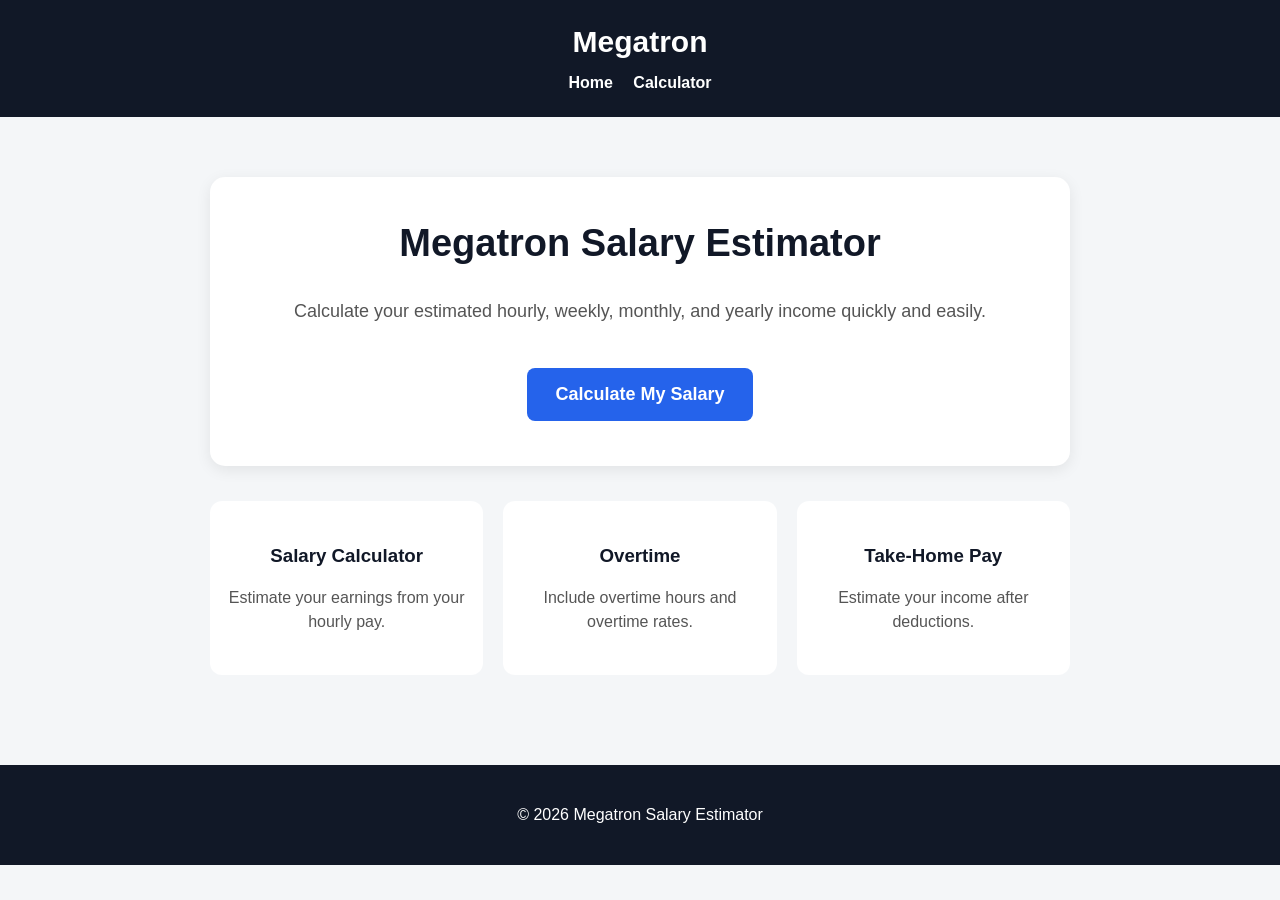
==== commit 44469433: "Update index.html" ====
--- a/index.html
+++ b/index.html
@@ -1,95 +1,178 @@
-<!DOCTYPE html>
+ <!DOCTYPE html>
 <html lang="en">
 <head>
-<meta charset="UTF-8">
-<meta name="viewport" content="width=device-width, initial-scale=1.0">
+    <meta charset="UTF-8">
+    <meta name="viewport" content="width=device-width, initial-scale=1.0">
+    <title>Megatron Salary Estimator</title>
 
-<meta name="description" content="Megatron Salary Estimator helps you estimate hourly, weekly, monthly and yearly earnings, including overtime and deductions.">
+    <style>
+        * {
+            box-sizing: border-box;
+        }
 
-<title>Megatron Salary Estimator | Free Salary Calculator</title>
+        body {
+            margin: 0;
+            font-family: Arial, sans-serif;
+            background: #f4f6f8;
+            color: #222;
+        }
 
-<style>
-* {
-    box-sizing: border-box;
-}
+        header {
+            background: #111827;
+            color: white;
+            text-align: center;
+            padding: 25px 15px;
+        }
 
-body {
-    margin: 0;
-    font-family: Arial, sans-serif;
-    background: #f4f6f8;
-    color: #222;
-}
+        header h1 {
+            margin: 0 0 15px;
+            font-size: 30px;
+        }
 
-header {
-    background: #111827;
-    color: white;
-    padding: 20px;
-    text-align: center;
-}
+        nav a {
+            color: white;
+            text-decoration: none;
+            margin: 0 8px;
+            font-weight: bold;
+        }
 
-.logo {
-    font-size: 30px;
-    font-weight: bold;
-    margin-bottom: 12px;
-}
+        main {
+            max-width: 900px;
+            margin: auto;
+            padding: 60px 20px;
+            text-align: center;
+        }
 
-nav a {
-    color: white;
-    text-decoration: none;
-    margin: 0 10px;
-    font-weight: bold;
-}
+        .hero {
+            background: white;
+            padding: 45px 25px;
+            border-radius: 15px;
+            box-shadow: 0 4px 15px rgba(0,0,0,0.08);
+        }
 
-.hero {
-    background: #111827;
-    color: white;
-    text-align: center;
-    padding: 70px 20px;
-}
+        .hero h2 {
+            font-size: 38px;
+            margin-top: 0;
+            color: #111827;
+        }
 
-.hero h1 {
-    font-size: 42px;
-    margin-bottom: 20px;
-}
+        .hero p {
+            font-size: 18px;
+            line-height: 1.6;
+            color: #555;
+        }
 
-.hero p {
-    font-size: 20px;
-    max-width: 700px;
-    margin: auto;
-    line-height: 1.6;
-}
+        .button {
+            display: inline-block;
+            margin-top: 25px;
+            padding: 16px 28px;
+            background: #2563eb;
+            color: white;
+            text-decoration: none;
+            border-radius: 8px;
+            font-size: 18px;
+            font-weight: bold;
+        }
 
-.button {
-    display: inline-block;
-    margin-top: 30px;
-    padding: 16px 28px;
-    background: #2563eb;
-    color: white;
-    text-decoration: none;
-    border-radius: 8px;
-    font-size: 18px;
-    font-weight: bold;
-}
+        .features {
+            margin-top: 35px;
+            display: grid;
+            grid-template-columns: repeat(auto-fit, minmax(200px, 1fr));
+            gap: 20px;
+        }
 
-.container {
-    max-width: 1100px;
-    margin: auto;
-    padding: 50px 20px;
-}
+        .feature {
+            background: white;
+            padding: 25px 15px;
+            border-radius: 12px;
+        }
 
-h2 {
-    text-align: center;
-    font-size: 32px;
-    margin-bottom: 35px;
-}
+        .feature h3 {
+            color: #111827;
+        }
 
-.cards {
-    display: grid;
-    grid-template-columns: repeat(auto-fit, minmax(230px, 1fr));
-    gap: 20px;
-}
+        .feature p {
+            color: #555;
+            line-height: 1.5;
+        }
 
-.card {
-    background: white;
-    padding: 30px 20px;
-    border
+        footer {
+            background: #111827;
+            color: white;
+            text-align: center;
+            padding: 25px;
+            margin-top: 30px;
+        }
+
+        @media (max-width: 600px) {
+            .hero h2 {
+                font-size: 30px;
+            }
+
+            nav a {
+                display: inline-block;
+                margin: 5px;
+            }
+        }
+    </style>
+</head>
+
+<body>
+
+<header>
+    <h1>Megatron</h1>
+
+    <nav>
+        <a href="index.html">Home</a>
+        <a href="calculator.html">Calculator</a>
+    </nav>
+</header>
+
+<main>
+
+    <section class="hero">
+        <h2>Megatron Salary Estimator</h2>
+
+        <p>
+            Calculate your estimated hourly, weekly, monthly,
+            and yearly income quickly and easily.
+        </p>
+
+        <a class="button" href="calculator.html">
+            Calculate My Salary
+        </a>
+    </section>
+
+    <section class="features">
+
+        <div class="feature">
+            <h3>Salary Calculator</h3>
+            <p>
+                Estimate your earnings from your hourly pay.
+            </p>
+        </div>
+
+        <div class="feature">
+            <h3>Overtime</h3>
+            <p>
+                Include overtime hours and overtime rates.
+            </p>
+        </div>
+
+        <div class="feature">
+            <h3>Take-Home Pay</h3>
+            <p>
+                Estimate your income after deductions.
+            </p>
+        </div>
+
+    </section>
+
+</main>
+
+<footer>
+    <p>© 2026 Megatron Salary Estimator</p>
+</footer>
+
+</body>
+    </html>
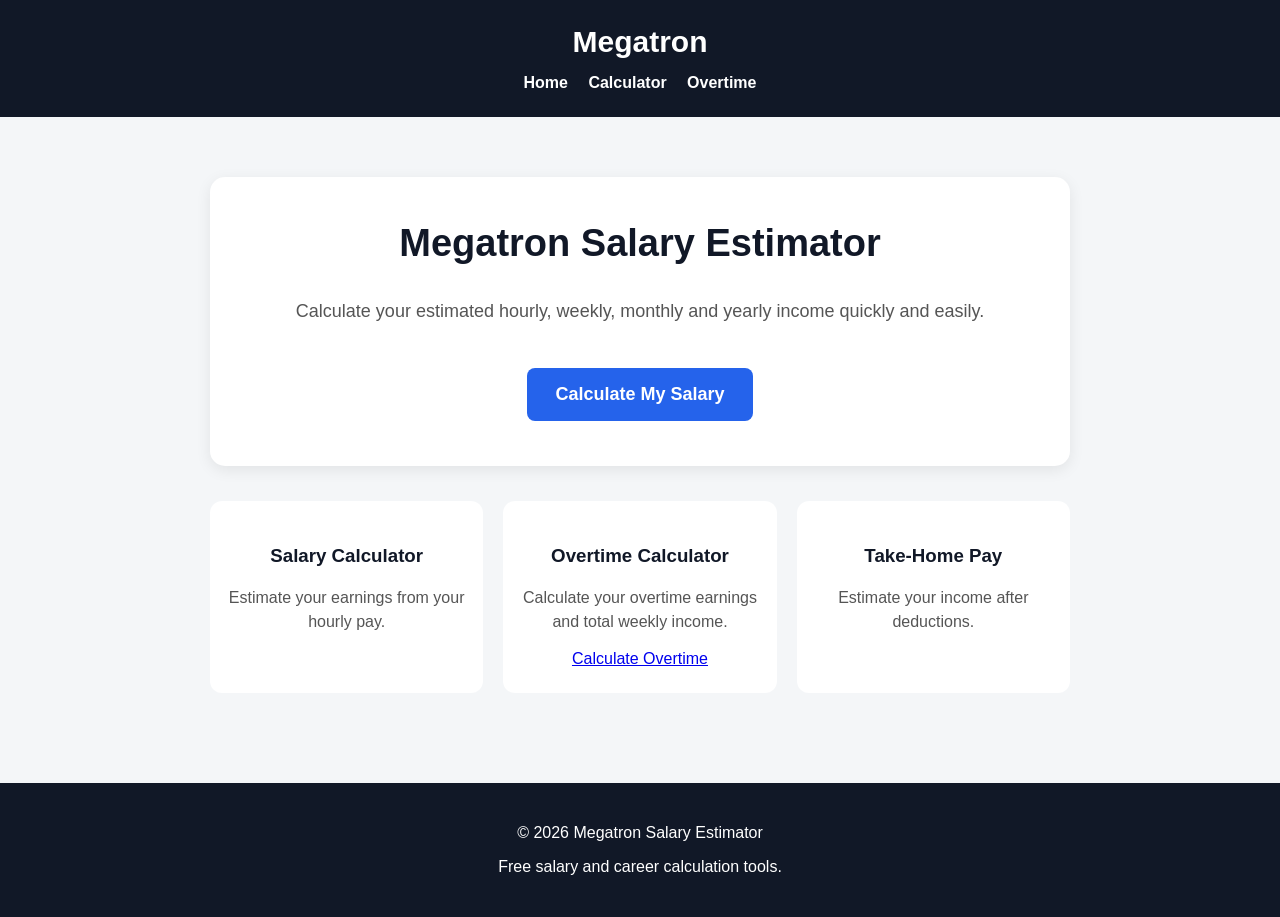
==== commit 48edb72d: "Enhance index.html with meta description and updates" ====
--- a/index.html
+++ b/index.html
@@ -3,7 +3,10 @@
 <head>
     <meta charset="UTF-8">
     <meta name="viewport" content="width=device-width, initial-scale=1.0">
+
     <title>Megatron Salary Estimator</title>
+
+    <meta name="description" content="Megatron Salary Estimator helps you calculate your hourly, weekly, monthly and yearly income, including overtime.">
 
     <style>
         * {
@@ -40,13 +43,13 @@
             max-width: 900px;
             margin: auto;
             padding: 60px 20px;
-            text-align: center;
         }
 
         .hero {
             background: white;
             padding: 45px 25px;
             border-radius: 15px;
+            text-align: center;
             box-shadow: 0 4px 15px rgba(0,0,0,0.08);
         }
 
@@ -85,6 +88,7 @@
             background: white;
             padding: 25px 15px;
             border-radius: 12px;
+            text-align: center;
         }
 
         .feature h3 {
@@ -102,6 +106,10 @@
             text-align: center;
             padding: 25px;
             margin-top: 30px;
+        }
+
+        footer p {
+            color: white;
         }
 
         @media (max-width: 600px) {
@@ -120,47 +128,58 @@
 <body>
 
 <header>
+
     <h1>Megatron</h1>
 
     <nav>
         <a href="index.html">Home</a>
         <a href="calculator.html">Calculator</a>
+        <a href="overtime.html">Overtime</a>
     </nav>
+
 </header>
 
 <main>
 
     <section class="hero">
+
         <h2>Megatron Salary Estimator</h2>
 
         <p>
-            Calculate your estimated hourly, weekly, monthly,
-            and yearly income quickly and easily.
+            Calculate your estimated hourly, weekly,
+            monthly and yearly income quickly and easily.
         </p>
 
         <a class="button" href="calculator.html">
             Calculate My Salary
         </a>
+
     </section>
 
     <section class="features">
 
         <div class="feature">
             <h3>Salary Calculator</h3>
+
             <p>
                 Estimate your earnings from your hourly pay.
             </p>
         </div>
 
         <div class="feature">
-            <h3>Overtime</h3>
+            <h3>Overtime Calculator</h3>
+
             <p>
-                Include overtime hours and overtime rates.
+                Calculate your overtime earnings and total
+                weekly income.
             </p>
+
+            <a href="overtime.html">Calculate Overtime</a>
         </div>
 
         <div class="feature">
             <h3>Take-Home Pay</h3>
+
             <p>
                 Estimate your income after deductions.
             </p>
@@ -171,8 +190,12 @@
 </main>
 
 <footer>
+
     <p>© 2026 Megatron Salary Estimator</p>
+
+    <p>Free salary and career calculation tools.</p>
+
 </footer>
 
 </body>
-    </html>
+         </html>
